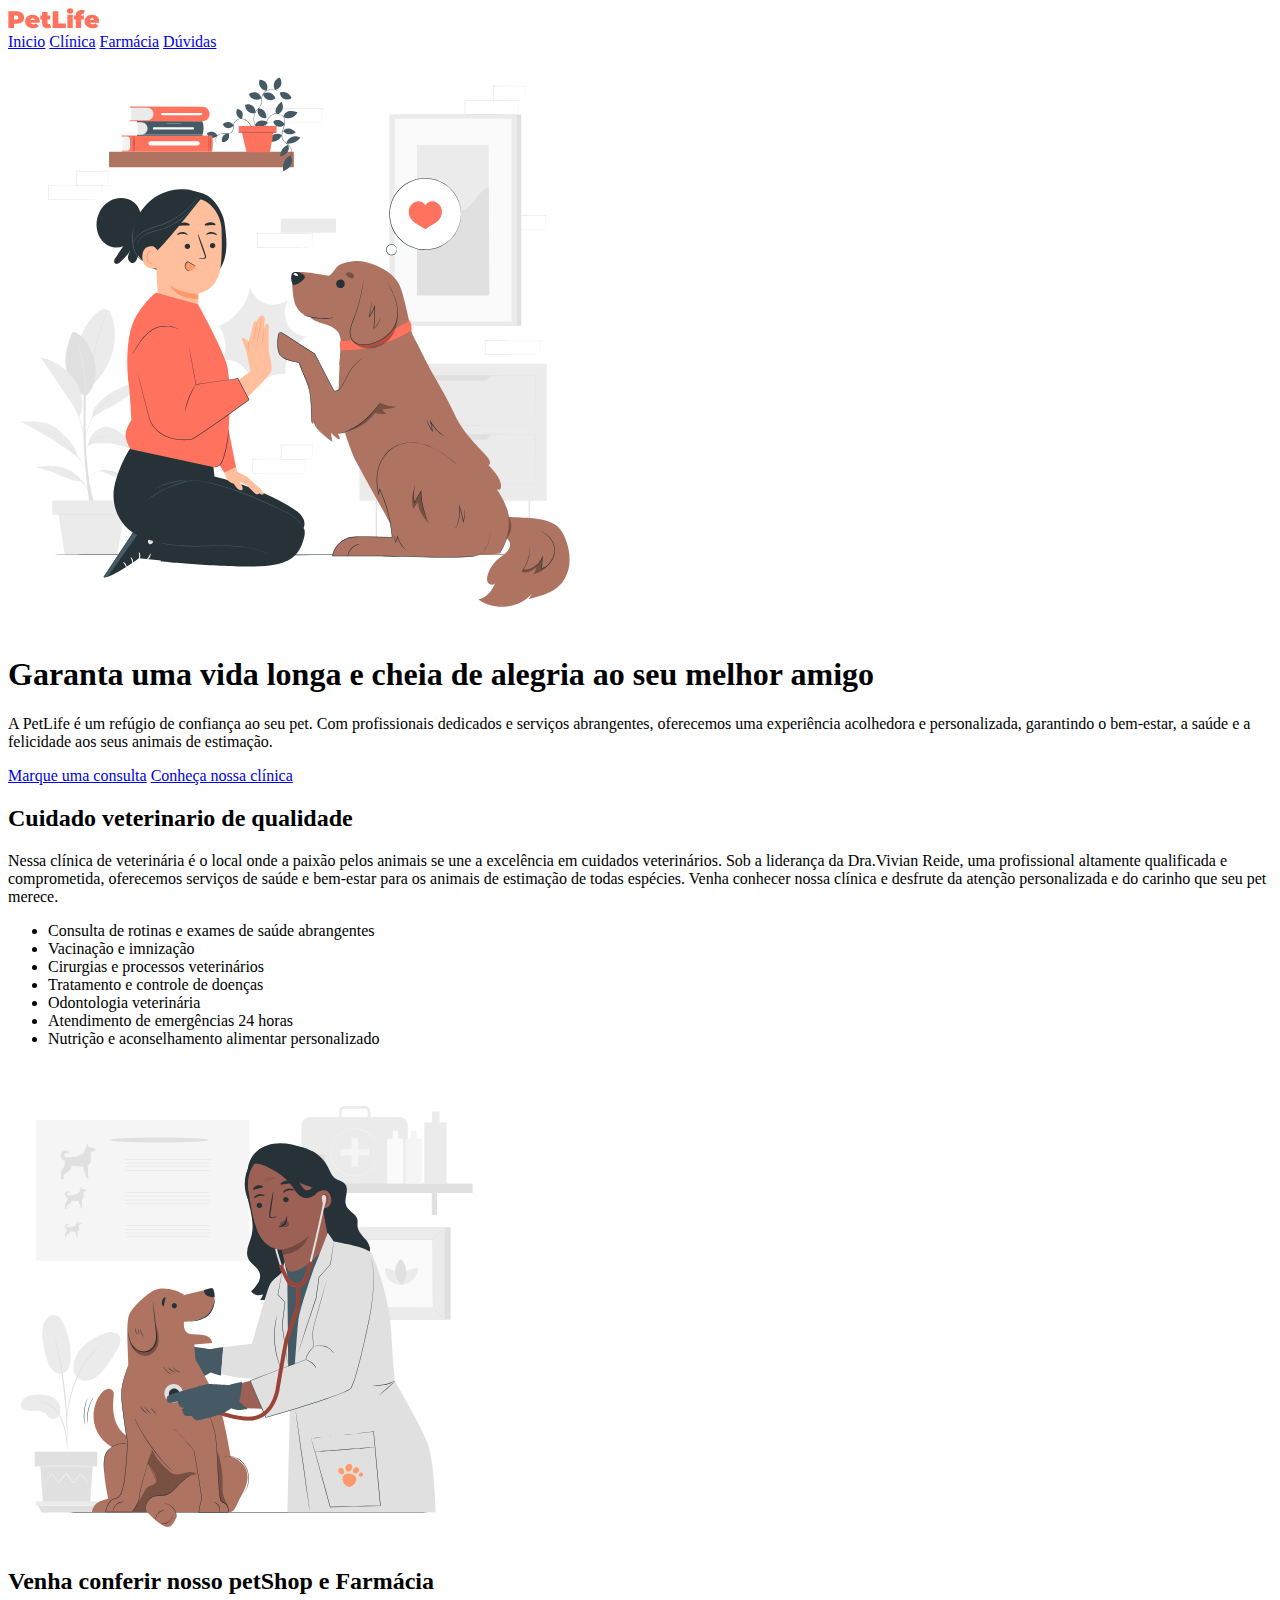
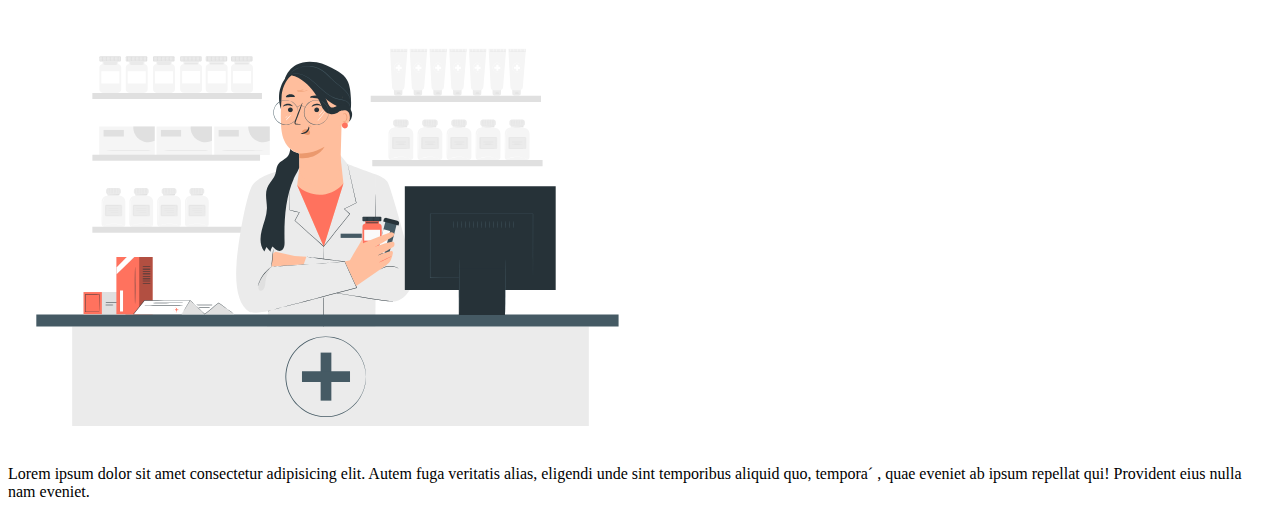
==== petlife/index.html @ 445b2bda "subindo arquivos" ====
<!DOCTYPE html>
<html lang="pt-br">
<head>
    <meta charset="UTF-8">
    <meta name="viewport" content="width=device-width, initial-scale=1.0">
    <meta name="description" content="Garanta uma longa vida ao seu pet">
    <title>Pet Life</title>
    <link rel="stylesheet" href="">
</head>
<body>
    <header>
        <a href="">
            <img src="img/logo.svg" alt="Tem uma logo escrito PetLife na cor laranja">
        </a>

        <nav>
            <a href="#inicio">Inicio</a>
            <a href="#clinica">Clínica</a>
            <a href="#farmacia">Farmácia</a>
            <a href="#duvidas">Dúvidas</a>
        </nav>
    </header>

    <main>
        <section id="inicio">
            <img src="img/start-img.svg" alt="Nessa imagem temos uma mulher dando um toque de mão com um cachorro e de fundo temos uma estante de livros com um vaso de plantas">

            <div>
                <h1>Garanta uma vida longa e cheia de alegria ao seu melhor amigo</h1>
                <p>A PetLife é um refúgio de confiança ao seu pet. Com profissionais
                    dedicados e serviços abrangentes, oferecemos uma experiência acolhedora
                    e personalizada, garantindo o bem-estar, a saúde e a felicidade aos seus
                    animais de estimação.</p>
                <a href="https://wa.me/5511986768134">Marque uma consulta</a>
                <a href="#">Conheça nossa clínica</a>
            </div>
        </section>

        <section id="clinica">
            <div>
                <h2>Cuidado veterinario de qualidade</h2>
                <p>Nessa clínica de veterinária é o local onde a paixão pelos animais se une a excelência
                    em cuidados veterinários. Sob a liderança da Dra.Vivian Reide, uma profissional altamente
                    qualificada e comprometida, oferecemos serviços de saúde e bem-estar para os animais de 
                    estimação de todas espécies. Venha conhecer nossa clínica e desfrute da atenção personalizada
                    e do carinho que seu pet merece.
                </p>
                <ul>
                    <li>Consulta de rotinas e exames de saúde abrangentes</li>
                    <li>Vacinação e imnização</li>
                    <li>Cirurgias e processos veterinários</li>
                    <li>Tratamento e controle de doenças</li>
                    <li>Odontologia veterinária</li>
                    <li>Atendimento de emergências 24 horas</li>
                    <li>Nutrição e aconselhamento alimentar personalizado</li>
                </ul>
            </div>

            <img src="img/clinic-img.svg" alt="" loading="lazy">
        </section>

        <section id="farmacia">
            <h2>Venha conferir nosso petShop e Farmácia</h2>
            <img src="img/shop-img.svg" alt="Tem uma mulher em frente ao computador segurando 2 frascos de remdio" loading="lazy">
            <p>Lorem ipsum dolor sit amet consectetur adipisicing elit. Autem fuga 
                veritatis alias, eligendi unde sint temporibus aliquid quo, tempora´
               , quae eveniet ab ipsum repellat qui! Provident eius nulla nam eveniet.</p>
        </section>

        <section id="duvidas">
            
        </section>
    </main>
</body>
</html>
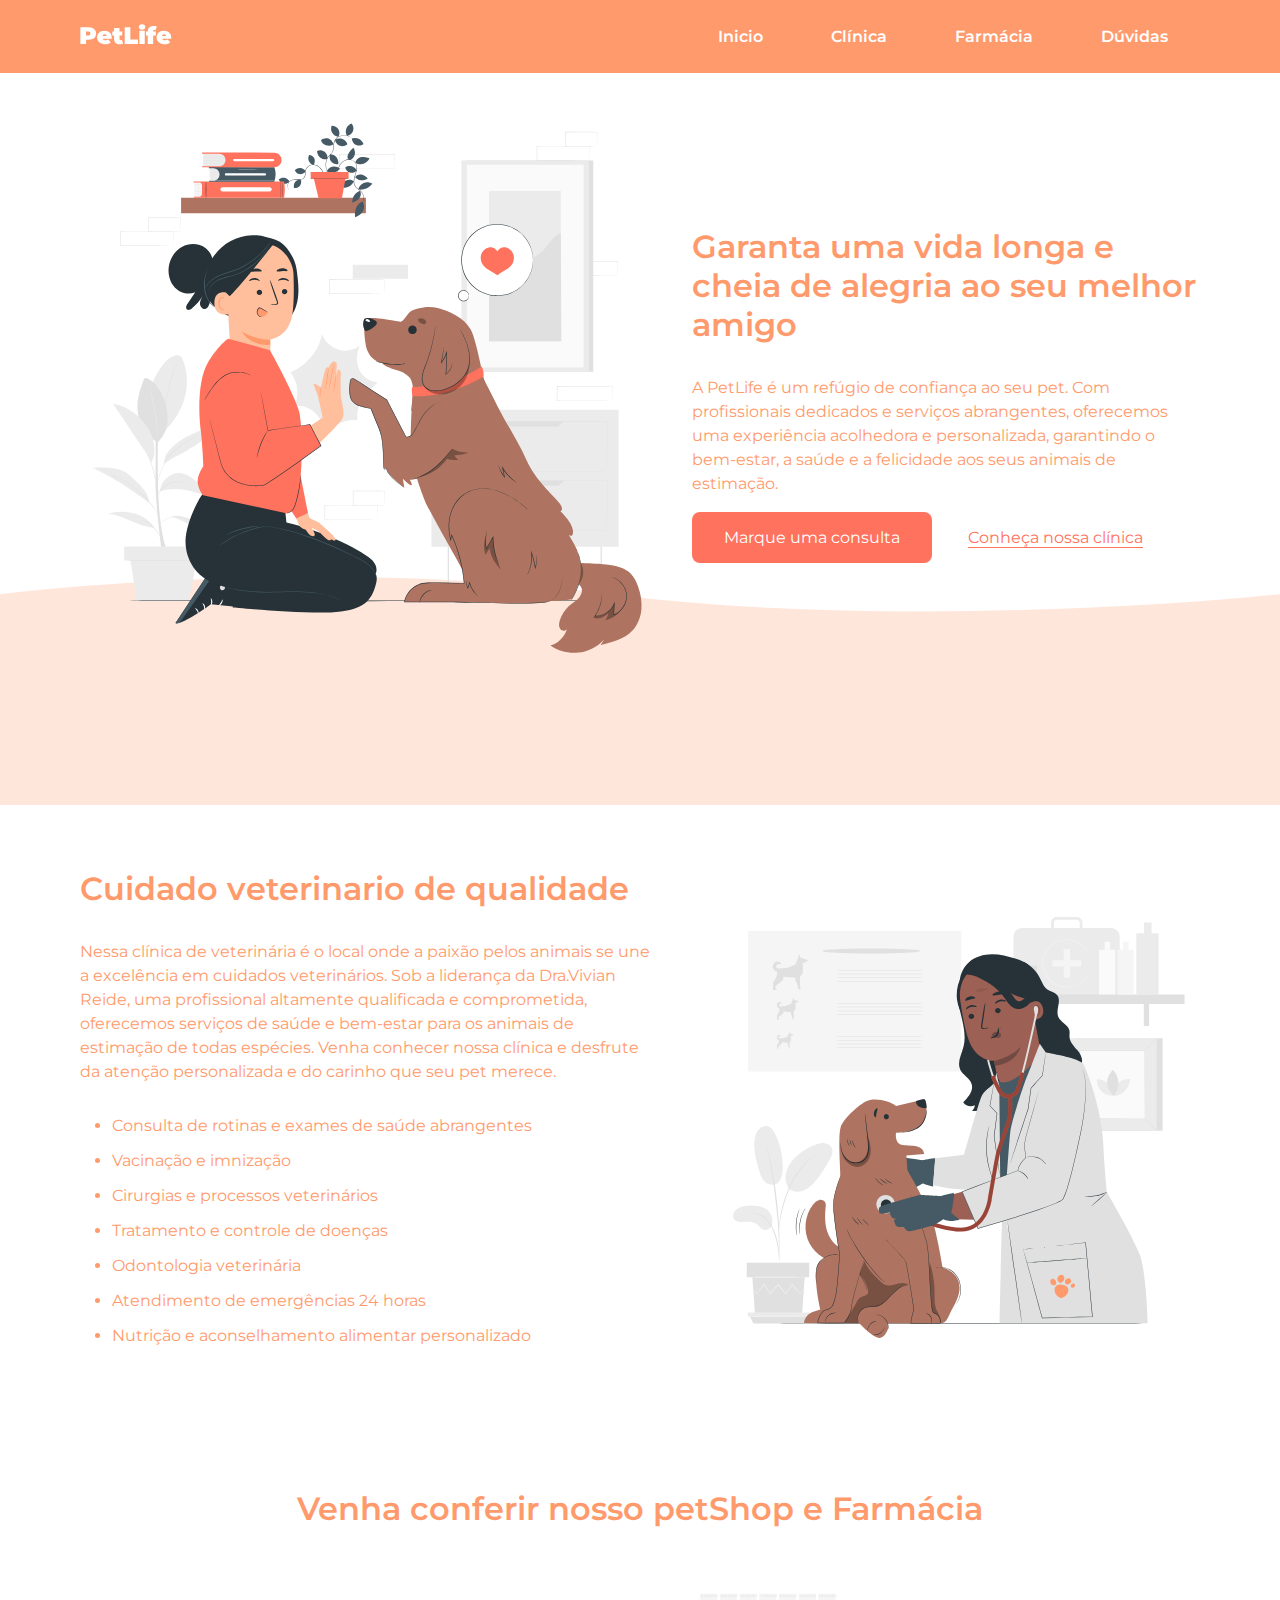
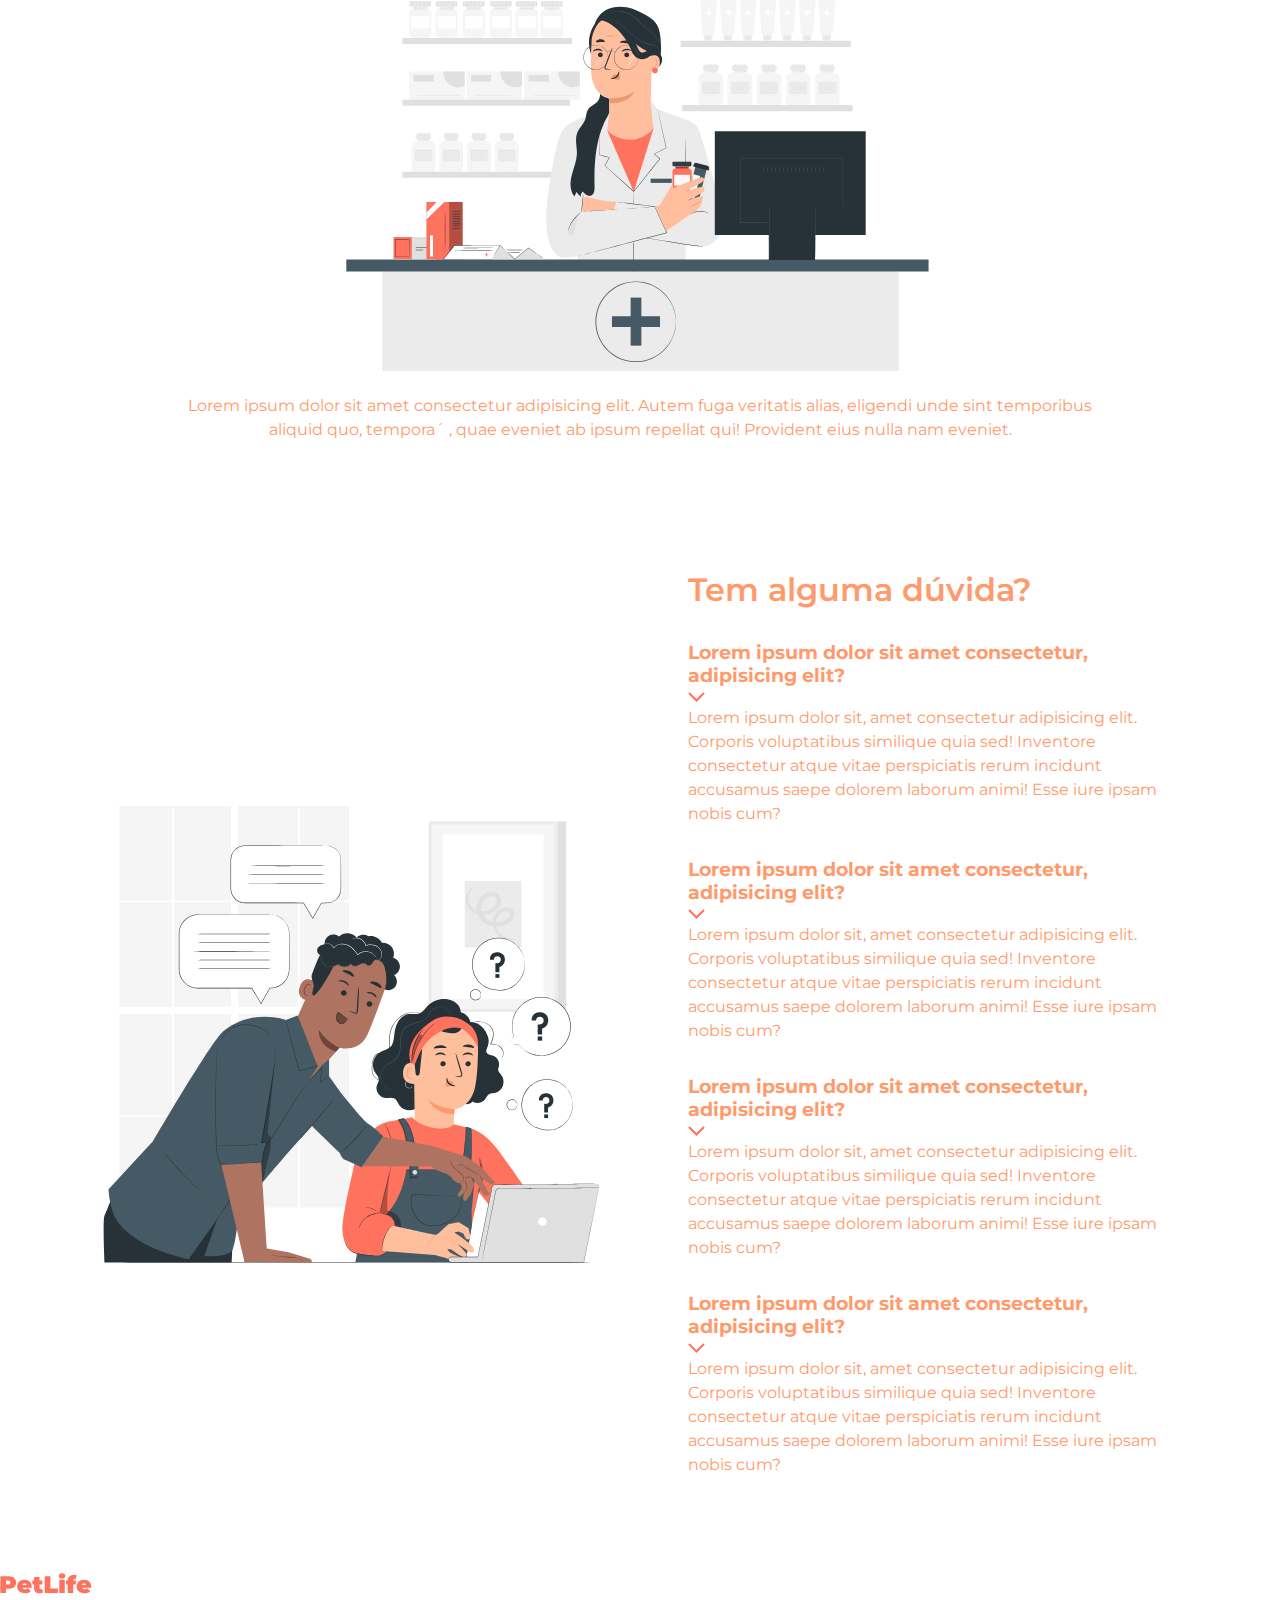
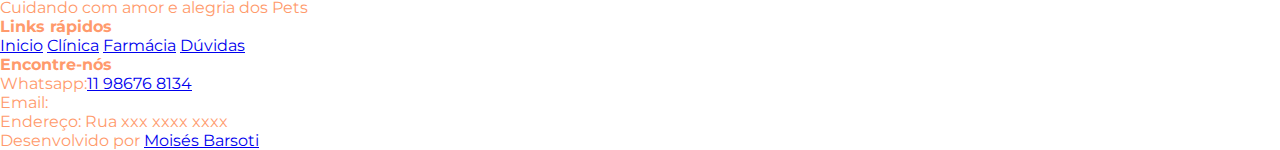
==== commit 52d8641d: "Subindo arquivos" ====
--- a/petlife/index.html
+++ b/petlife/index.html
@@ -5,12 +5,15 @@
     <meta name="viewport" content="width=device-width, initial-scale=1.0">
     <meta name="description" content="Garanta uma longa vida ao seu pet">
     <title>Pet Life</title>
-    <link rel="stylesheet" href="">
+    <link rel="stylesheet" href="style.css">
+    <link rel="preconnect" href="https://fonts.googleapis.com">
+<link rel="preconnect" href="https://fonts.gstatic.com" crossorigin>
+<link href="https://fonts.googleapis.com/css2?family=Montserrat:ital,wght@0,400;1,600&family=Open+Sans:wght@300;400;500;600;700&family=Roboto:wght@400;500;700;900&display=swap" rel="stylesheet">
 </head>
 <body>
     <header>
         <a href="">
-            <img src="img/logo.svg" alt="Tem uma logo escrito PetLife na cor laranja">
+            <img src="img/logo-white.svg" alt="Tem uma logo escrito PetLife na cor laranja">
         </a>
 
         <nav>
@@ -27,19 +30,21 @@
 
             <div>
                 <h1>Garanta uma vida longa e cheia de alegria ao seu melhor amigo</h1>
-                <p>A PetLife é um refúgio de confiança ao seu pet. Com profissionais
+                <p class="paragrafo">A PetLife é um refúgio de confiança ao seu pet. Com profissionais
                     dedicados e serviços abrangentes, oferecemos uma experiência acolhedora
                     e personalizada, garantindo o bem-estar, a saúde e a felicidade aos seus
                     animais de estimação.</p>
-                <a href="https://wa.me/5511986768134">Marque uma consulta</a>
-                <a href="#">Conheça nossa clínica</a>
+                <a class="botao" href="https://wa.me/5511986768134">Marque uma consulta</a>
+                <a class="botaoTransparente" href="#">Conheça nossa clínica</a>
             </div>
+
+            <img class="absolute" src="img/shape.svg" alt="">
         </section>
 
         <section id="clinica">
             <div>
                 <h2>Cuidado veterinario de qualidade</h2>
-                <p>Nessa clínica de veterinária é o local onde a paixão pelos animais se une a excelência
+                <p class="paragrafo">Nessa clínica de veterinária é o local onde a paixão pelos animais se une a excelência
                     em cuidados veterinários. Sob a liderança da Dra.Vivian Reide, uma profissional altamente
                     qualificada e comprometida, oferecemos serviços de saúde e bem-estar para os animais de 
                     estimação de todas espécies. Venha conhecer nossa clínica e desfrute da atenção personalizada
@@ -62,14 +67,81 @@
         <section id="farmacia">
             <h2>Venha conferir nosso petShop e Farmácia</h2>
             <img src="img/shop-img.svg" alt="Tem uma mulher em frente ao computador segurando 2 frascos de remdio" loading="lazy">
-            <p>Lorem ipsum dolor sit amet consectetur adipisicing elit. Autem fuga 
+            <p class="paragrafo">Lorem ipsum dolor sit amet consectetur adipisicing elit. Autem fuga 
                 veritatis alias, eligendi unde sint temporibus aliquid quo, tempora´
                , quae eveniet ab ipsum repellat qui! Provident eius nulla nam eveniet.</p>
         </section>
 
         <section id="duvidas">
-            
+            <img src="img/faq-img.svg" alt="" loading="lazy">
+            <div>
+                <h2>Tem alguma dúvida?</h2>
+
+                <div>
+                    <h3>Lorem ipsum dolor sit amet consectetur, adipisicing elit?</h3>
+                    <img src="img/arrow-down.svg" alt="">
+                    <p class="paragrafo">Lorem ipsum dolor sit, amet consectetur adipisicing elit. 
+                        Corporis voluptatibus similique quia sed! Inventore consectetur 
+                        atque vitae perspiciatis rerum incidunt accusamus saepe dolorem 
+                        laborum animi! Esse iure ipsam nobis cum?</p>
+                </div>
+
+                <div>
+                    <h3>Lorem ipsum dolor sit amet consectetur, adipisicing elit?</h3>
+                    <img src="img/arrow-down.svg" alt="">
+                    <p class="paragrafo">Lorem ipsum dolor sit, amet consectetur adipisicing elit. 
+                        Corporis voluptatibus similique quia sed! Inventore consectetur 
+                        atque vitae perspiciatis rerum incidunt accusamus saepe dolorem 
+                        laborum animi! Esse iure ipsam nobis cum?</p>
+                </div>
+
+                <div>
+                    <h3>Lorem ipsum dolor sit amet consectetur, adipisicing elit?</h3>
+                    <img src="img/arrow-down.svg" alt="">
+                    <p class="paragrafo">Lorem ipsum dolor sit, amet consectetur adipisicing elit. 
+                        Corporis voluptatibus similique quia sed! Inventore consectetur 
+                        atque vitae perspiciatis rerum incidunt accusamus saepe dolorem 
+                        laborum animi! Esse iure ipsam nobis cum?</p>
+                </div>
+
+                <div>
+                    <h3>Lorem ipsum dolor sit amet consectetur, adipisicing elit?</h3>
+                    <img src="img/arrow-down.svg" alt="">
+                    <p class="paragrafo">Lorem ipsum dolor sit, amet consectetur adipisicing elit. 
+                        Corporis voluptatibus similique quia sed! Inventore consectetur 
+                        atque vitae perspiciatis rerum incidunt accusamus saepe dolorem 
+                        laborum animi! Esse iure ipsam nobis cum?</p>
+                </div>
+            </div>
         </section>
     </main>
+
+    <footer>
+        <div>
+            <img src="img/logo.svg" alt="" loading="lazy">
+            <p>Cuidando com amor e alegria dos Pets</p>
+        </div>
+
+        <div>
+            <strong>Links rápidos</strong>
+            <nav>
+                <a href="#inicio">Inicio</a>
+                <a href="#clinica">Clínica</a>
+                <a href="#farmacia">Farmácia</a>
+                <a href="#duvidas">Dúvidas</a>
+            </nav>
+        </div>
+
+        <div>
+            <strong>Encontre-nós</strong>
+            <p>Whatsapp:<a href="https://wa.me/5511986768134" target="_blank">11 98676 8134</a></p>
+            <p>Email: <a href="mailto:contato@petLife.com"></a></p>
+            <p>Endereço: Rua xxx xxxx xxxx</p>
+        </div>
+
+        <div>
+            <p>Desenvolvido por <a href="https://github.com/moisesBarsoti" target="_blank">Moisés Barsoti</a></p>
+        </div>
+    </footer>
 </body>
 </html>--- a/petlife/style.css
+++ b/petlife/style.css
@@ -0,0 +1,128 @@
+* {
+    box-sizing: border-box;
+    padding: 0;
+    margin: 0;
+    transition: .5s;
+    font-family: Montserrat,sans-serif,Arial, Helvetica, sans-serif;
+}
+
+
+body {
+    color: #ff9a6c;
+}
+
+
+/* Header */
+
+header {
+    background-color: #ff9a6c;
+    padding: 24px 80px 24px 80px;
+    display: flex;
+    justify-content: space-between;
+    align-items: center;
+}
+
+
+header nav a {
+    color: #fff;
+    font-weight: 600;
+    padding: 32px;
+    text-decoration: none;
+}
+
+
+/* Section */
+
+section#inicio {
+    display: flex;
+    align-items: center;
+    gap: 32px;
+    padding: 24px 80px 128px 80px;
+    position: relative;
+}
+
+
+/* Titulos */
+
+h1,
+h2 {
+    font-weight: 600;
+    font-size: 32px;
+    margin-bottom: 32px;
+}
+
+
+.paragrafo {
+    line-height: 150%;
+    margin-bottom: 32px;
+}
+
+
+/* Botão */
+
+a.botao {
+    padding: 16px 32px;
+    border-radius: 8px;
+    background-color: #ff725e;
+    color: #fff;
+    text-decoration: none;
+}
+
+
+a.botaoTransparente {
+    background-color: transparent;
+    color: #ff725e;
+    padding: 16px 32px;
+    text-underline-offset: 4px;
+}
+
+
+/* Imagens */
+
+.absolute {
+    position: absolute;
+    left: 0;
+    bottom: 0;
+    width: 100%;
+    z-index: -1;
+}
+
+
+/* Clinica */
+
+#clinica {
+    display: flex;
+    align-items: center;
+    gap: 64px;
+    padding: 64px 80px;
+}
+
+
+#clinica li {
+    margin-bottom: 16px;
+    margin-left: 32px;
+}
+
+
+/* Farmácia */
+
+#farmacia {
+    padding: 64px 80px;
+    text-align: center;
+}
+
+
+#farmacia .paragrafo {
+    max-width: 950px;
+    margin: 0 auto;
+}
+
+
+/* Dúvidas */
+
+#duvidas {
+    display: flex;
+    align-items: center;
+    gap: 64px;
+    padding: 64px 84px;
+}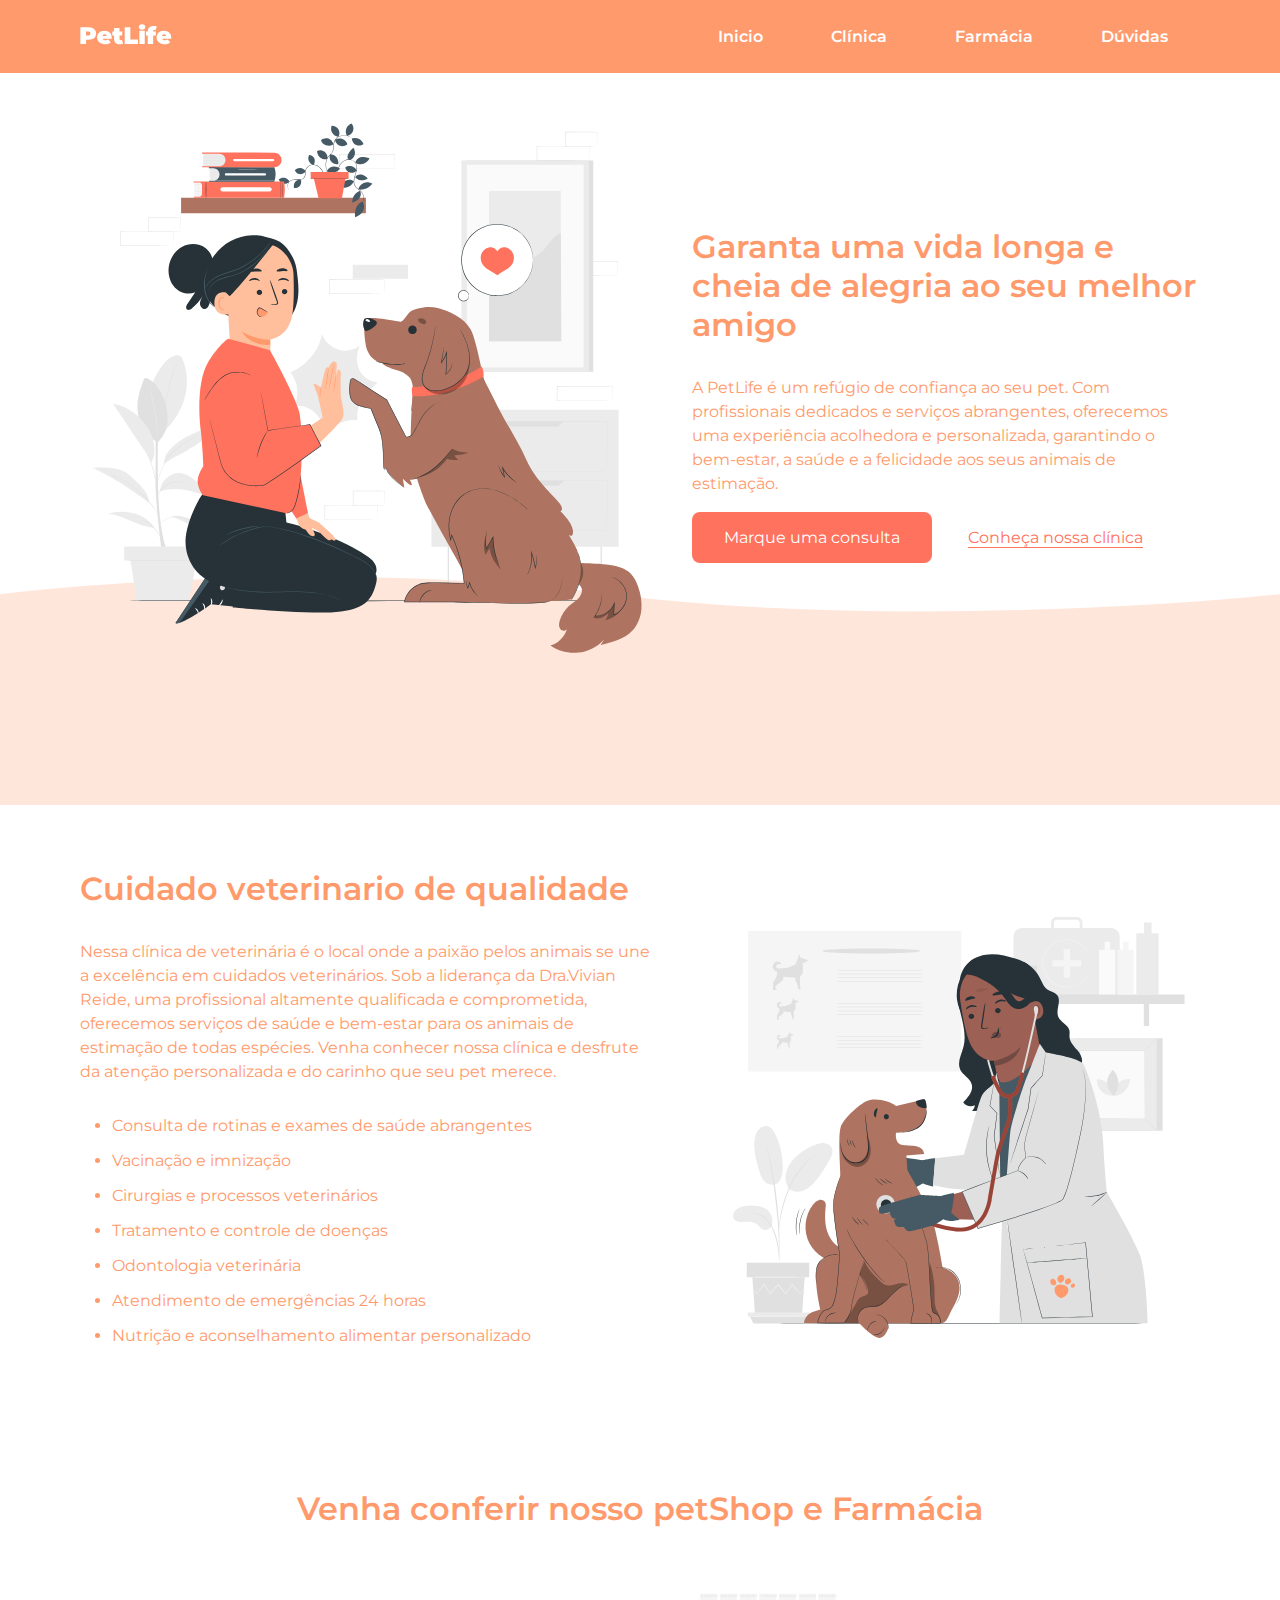
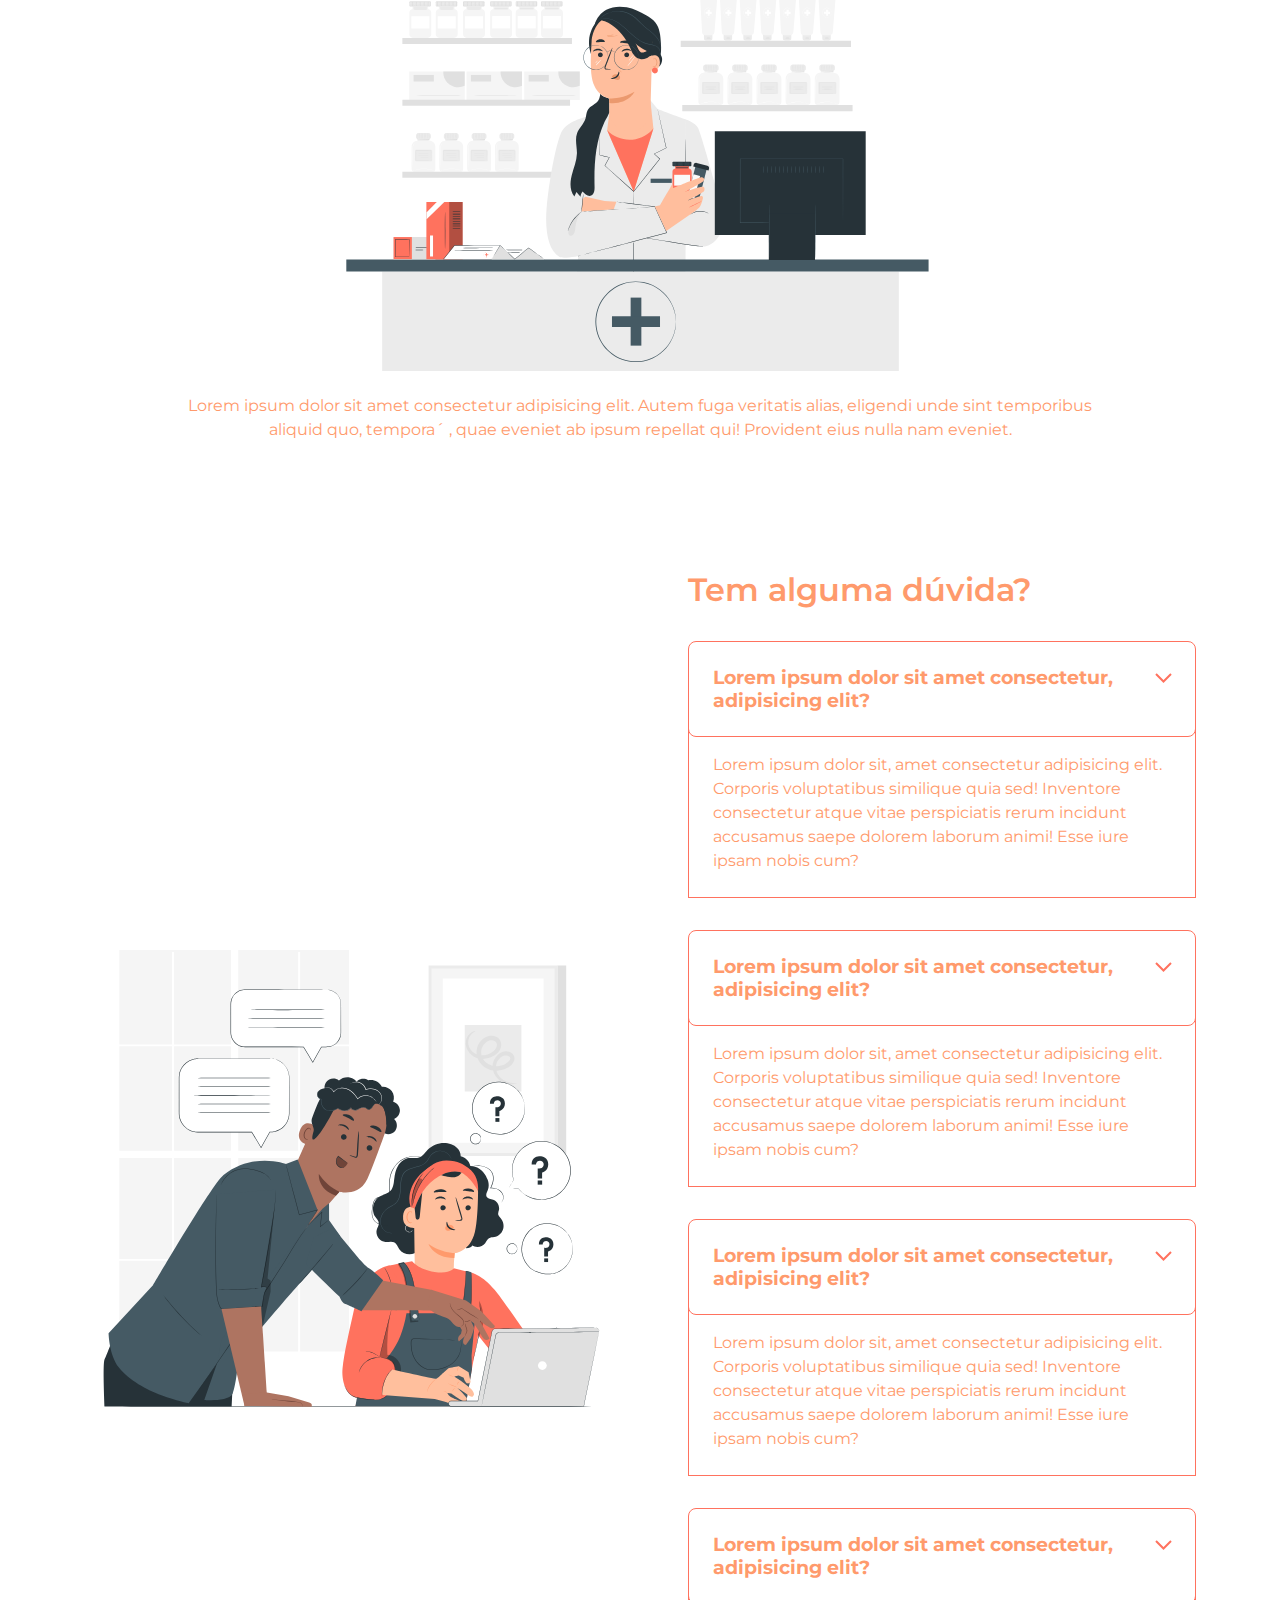
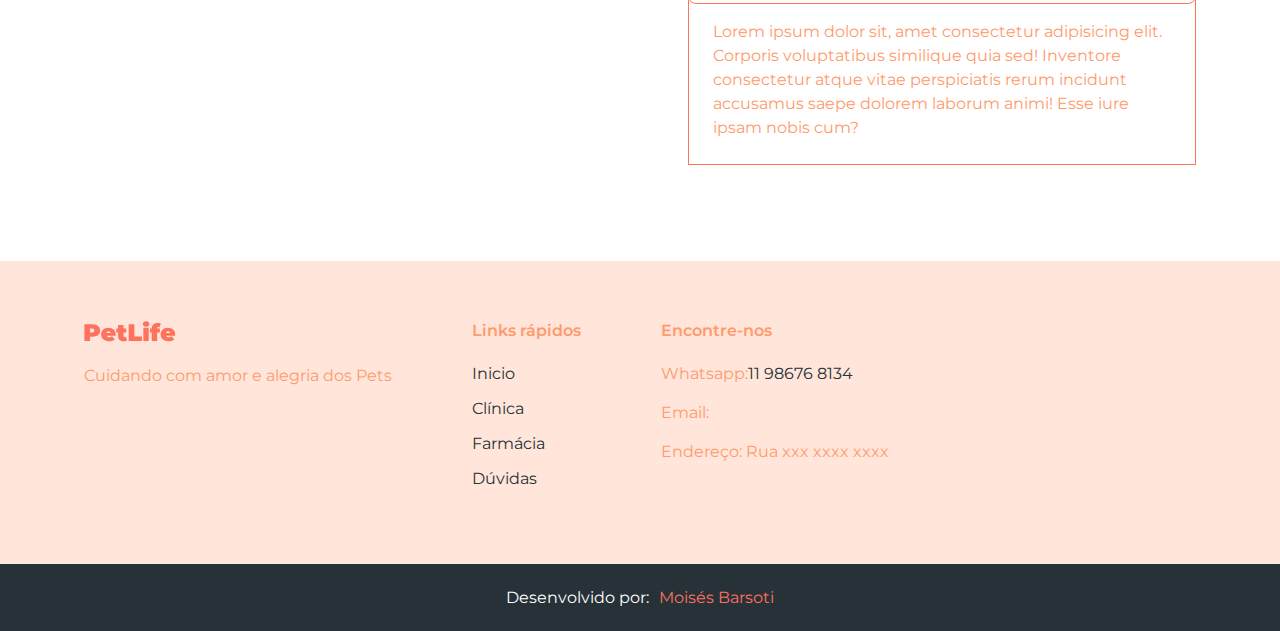
==== commit 6b03ac01: "Subindo arquivos" ====
--- a/petlife/index.html
+++ b/petlife/index.html
@@ -77,7 +77,7 @@
             <div>
                 <h2>Tem alguma dúvida?</h2>
 
-                <div>
+                <div class="duvida">
                     <h3>Lorem ipsum dolor sit amet consectetur, adipisicing elit?</h3>
                     <img src="img/arrow-down.svg" alt="">
                     <p class="paragrafo">Lorem ipsum dolor sit, amet consectetur adipisicing elit. 
@@ -86,7 +86,7 @@
                         laborum animi! Esse iure ipsam nobis cum?</p>
                 </div>
 
-                <div>
+                <div class="duvida">
                     <h3>Lorem ipsum dolor sit amet consectetur, adipisicing elit?</h3>
                     <img src="img/arrow-down.svg" alt="">
                     <p class="paragrafo">Lorem ipsum dolor sit, amet consectetur adipisicing elit. 
@@ -95,7 +95,7 @@
                         laborum animi! Esse iure ipsam nobis cum?</p>
                 </div>
 
-                <div>
+                <div class="duvida">
                     <h3>Lorem ipsum dolor sit amet consectetur, adipisicing elit?</h3>
                     <img src="img/arrow-down.svg" alt="">
                     <p class="paragrafo">Lorem ipsum dolor sit, amet consectetur adipisicing elit. 
@@ -104,7 +104,7 @@
                         laborum animi! Esse iure ipsam nobis cum?</p>
                 </div>
 
-                <div>
+                <div class="duvida">
                     <h3>Lorem ipsum dolor sit amet consectetur, adipisicing elit?</h3>
                     <img src="img/arrow-down.svg" alt="">
                     <p class="paragrafo">Lorem ipsum dolor sit, amet consectetur adipisicing elit. 
@@ -123,7 +123,7 @@
         </div>
 
         <div>
-            <strong>Links rápidos</strong>
+            <strong class="titulo">Links rápidos</strong>
             <nav>
                 <a href="#inicio">Inicio</a>
                 <a href="#clinica">Clínica</a>
@@ -133,15 +133,14 @@
         </div>
 
         <div>
-            <strong>Encontre-nós</strong>
+            <strong class="titulo">Encontre-nos</strong>
             <p>Whatsapp:<a href="https://wa.me/5511986768134" target="_blank">11 98676 8134</a></p>
             <p>Email: <a href="mailto:contato@petLife.com"></a></p>
             <p>Endereço: Rua xxx xxxx xxxx</p>
         </div>
-
-        <div>
-            <p>Desenvolvido por <a href="https://github.com/moisesBarsoti" target="_blank">Moisés Barsoti</a></p>
-        </div>
     </footer>
+    <div id="copyright">
+        <p>Desenvolvido por:<a href="https://github.com/moisesBarsoti" target="_blank" title="Ver github do desenvolvedor">Moisés Barsoti</a></p>
+    </div>
 </body>
 </html>--- a/petlife/style.css
+++ b/petlife/style.css
@@ -125,4 +125,99 @@
     align-items: center;
     gap: 64px;
     padding: 64px 84px;
+}
+
+
+.duvida {
+    position: relative;
+}
+
+
+.duvida h3 {
+    border: solid 1px #ff725e;
+    border-radius: 8px;
+    cursor: pointer;
+    padding: 24px;
+}
+
+
+.duvida img {
+    position: absolute;
+    top: 32px;
+    right: 24px;
+}
+
+
+.duvida .paragrafo {
+    border: solid 1px #ff725e;
+    border-top: none;
+    margin-top: -8px;
+    padding: 24px;
+}
+
+
+/* Footer */
+
+footer {
+    background-color: rgba(255, 152, 108, 0.25);
+    display: flex;
+    gap: 80px;
+    padding: 60px 84px;
+}
+
+
+footer img,
+footer .titulo {
+    display: block;
+    font-weight: 600;
+    margin-bottom: 24px;
+}
+
+
+footer nav a {
+    display: block;
+    color: #263138;
+    margin-bottom: 16px;
+    text-decoration: none;
+    max-width: 350px;
+}
+
+
+footer p{
+    margin-top: 20px;
+}
+
+
+footer p a {
+    color: #263138;
+    text-decoration: none;
+}
+
+
+/* Desenvolvedor */
+
+#copyright {
+    position: absolute;
+    background-color: #263138;
+    text-align: center;
+    padding: 24px;
+    color: #fff;
+    width: 100%;
+}
+
+
+#copyright a {
+    color: #ff725e;
+    text-decoration: none;
+    margin-left: 10px;
+}
+
+
+#copyright a:hover {
+    color: #fff;
+} 
+
+
+a:hover {
+    text-decoration: underline;
 }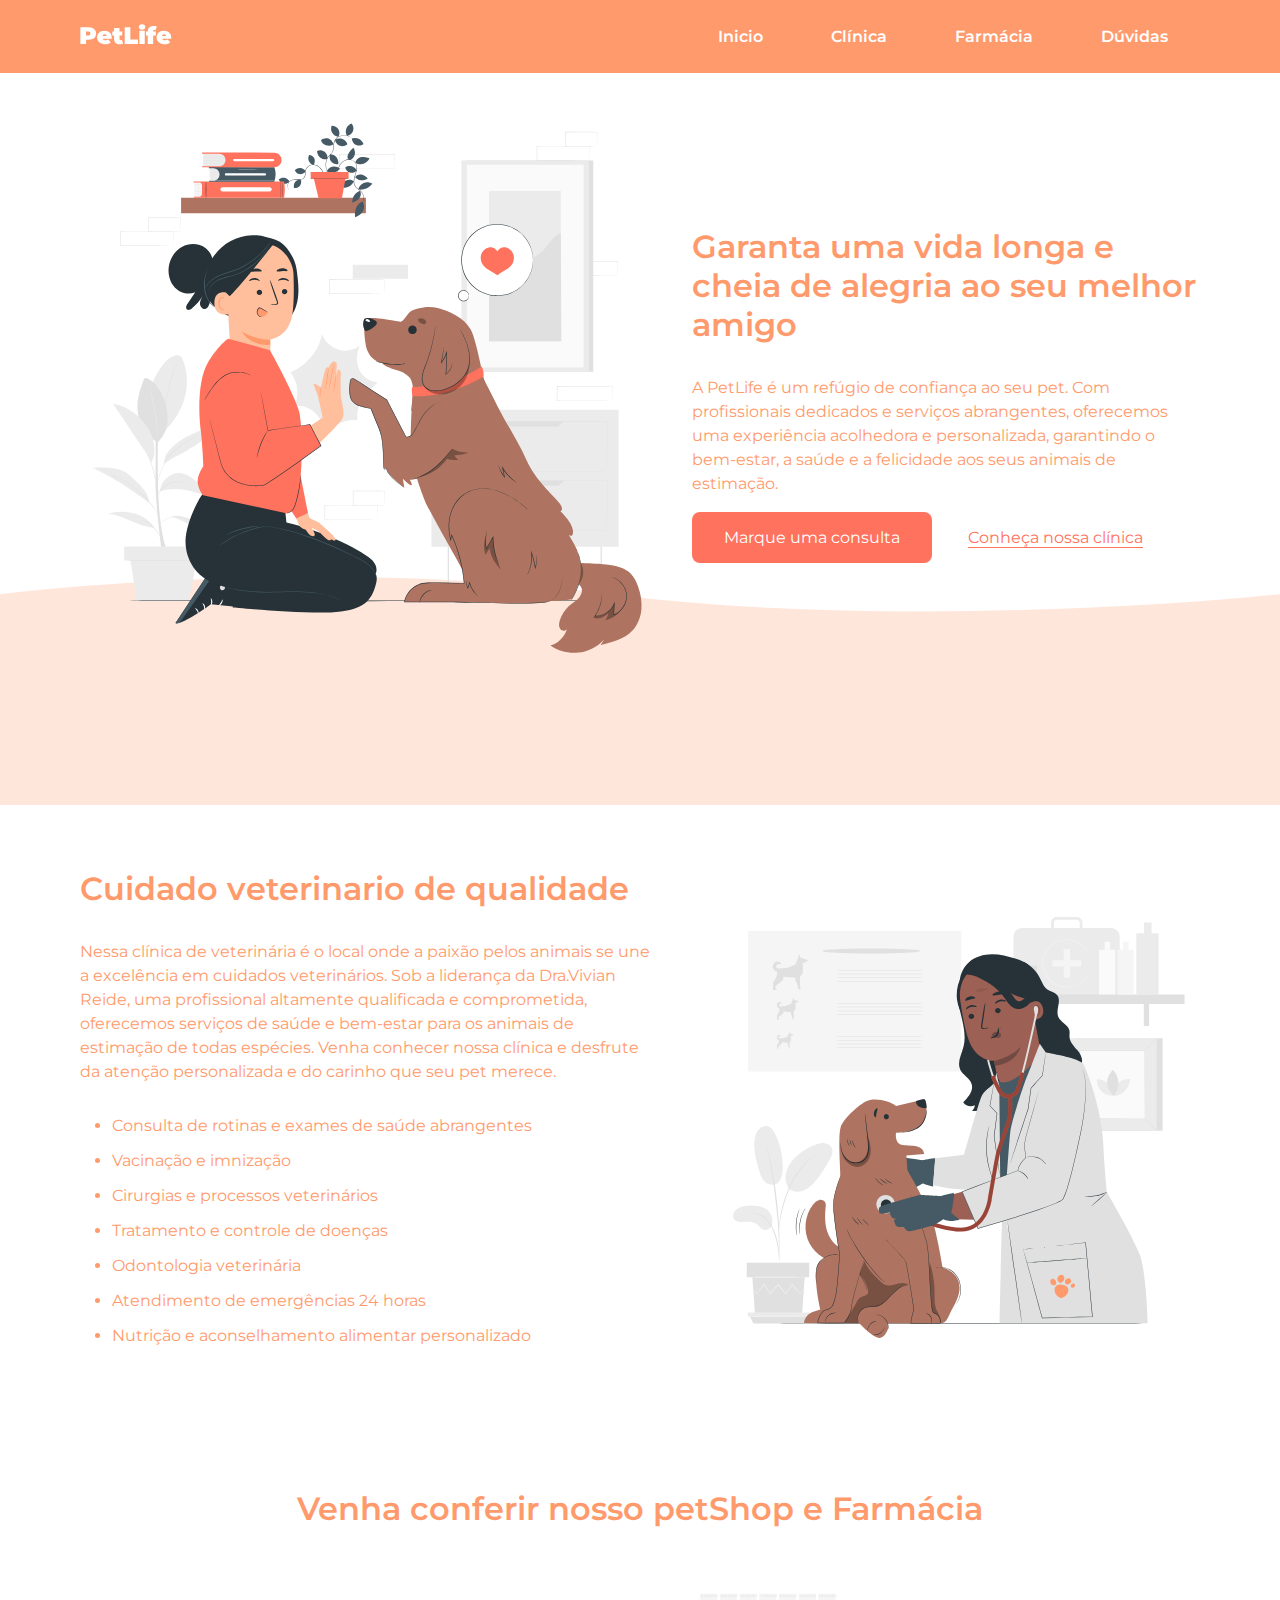
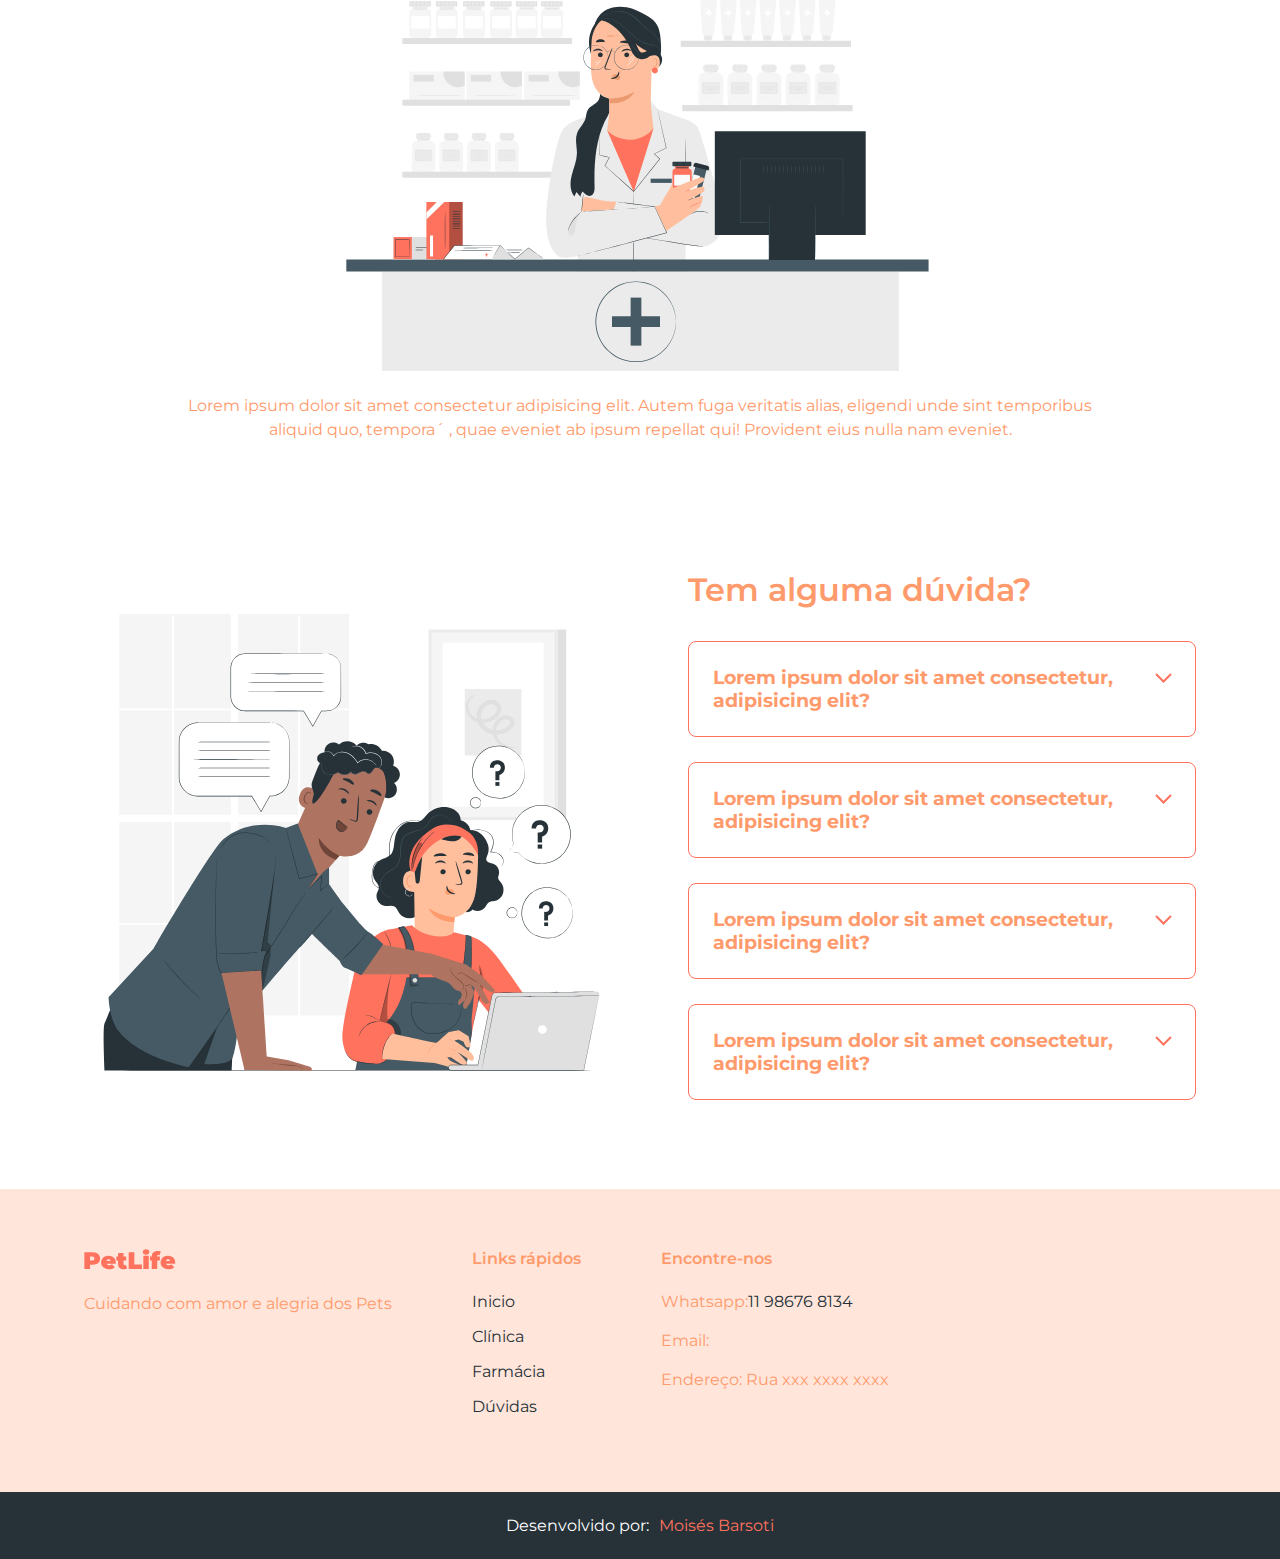
==== commit 8bec96f5: "Projeto finalizado" ====
--- a/petlife/index.html
+++ b/petlife/index.html
@@ -142,5 +142,8 @@
     <div id="copyright">
         <p>Desenvolvido por:<a href="https://github.com/moisesBarsoti" target="_blank" title="Ver github do desenvolvedor">Moisés Barsoti</a></p>
     </div>
+
+    <script src="index.js"></script>
+
 </body>
 </html>--- a/petlife/style.css
+++ b/petlife/style.css
@@ -152,7 +152,18 @@
     border: solid 1px #ff725e;
     border-top: none;
     margin-top: -8px;
+    padding: 0 24px;
+    height: 0;
+    overflow: hidden;
+    opacity: 0;
+}
+
+
+.duvida.ativa .paragrafo {
+    height: fit-content;
+    opacity: 1;
     padding: 24px;
+
 }
 
 
